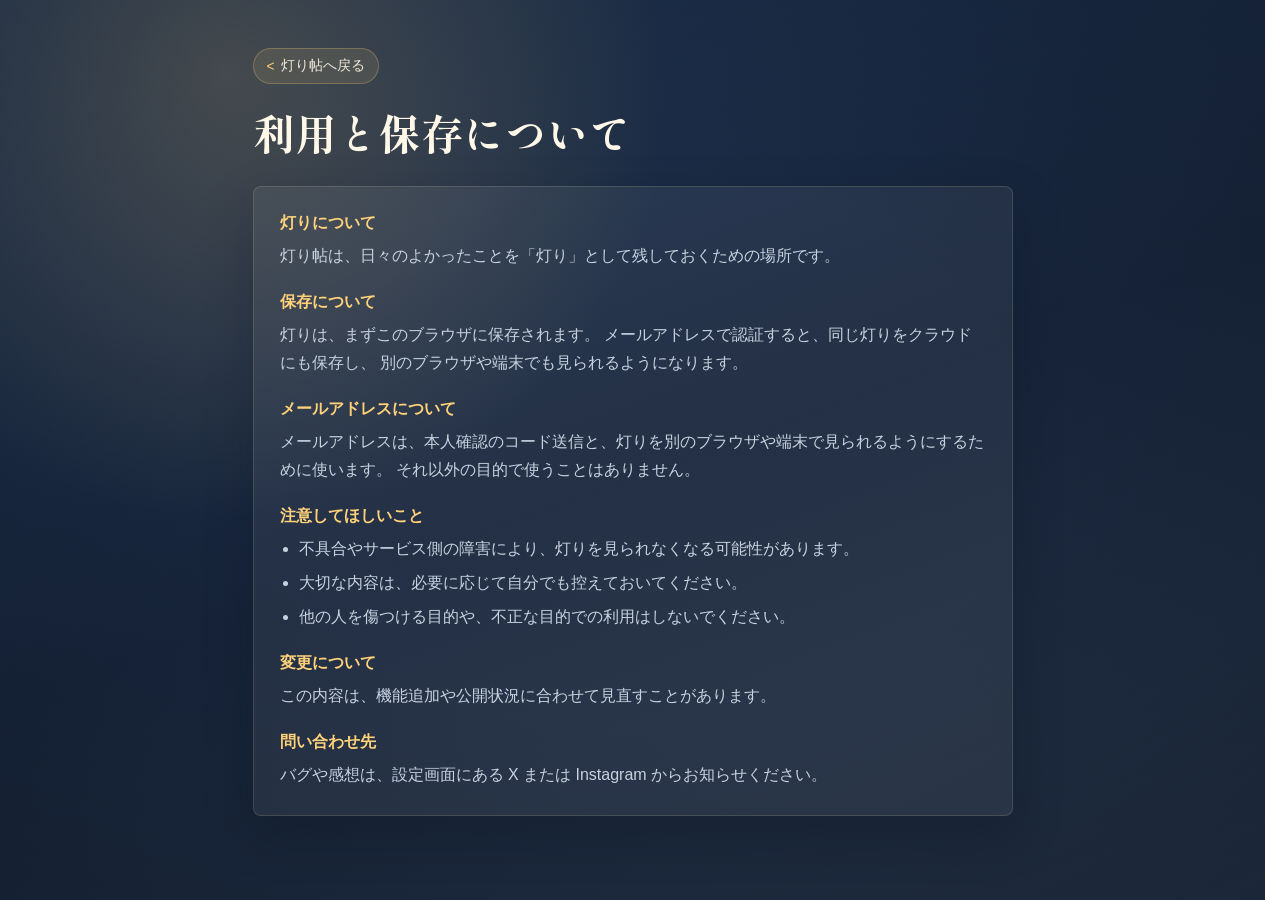
==== policy.html @ 7e9395cd "first upload" ====
<!DOCTYPE html>
<html lang="ja">
  <head>
    <meta charset="UTF-8" />
    <meta name="viewport" content="width=device-width, initial-scale=1.0" />
    <title>利用と保存について | 灯り帖</title>
    <link rel="preconnect" href="https://fonts.googleapis.com" />
    <link rel="preconnect" href="https://fonts.gstatic.com" crossorigin />
    <link
      href="https://fonts.googleapis.com/css2?family=Shippori+Mincho:wght@600;700&display=swap"
      rel="stylesheet"
    />
    <link rel="icon" type="image/png" href="images/favicon-256.png" />
    <link rel="stylesheet" href="css/style.css" />
  </head>
  <body>
    <main class="app policy-app">
      <header class="policy-header">
        <a class="policy-back-link" href="index.html#settings">灯り帖へ戻る</a>
        <h1>利用と保存について</h1>
      </header>

      <section class="policy-content" aria-label="利用と保存について">
        <section class="policy-section">
          <h2>灯りについて</h2>
          <p>
            灯り帖は、日々のよかったことを「灯り」として残しておくための場所です。
          </p>
        </section>

        <section class="policy-section">
          <h2>保存について</h2>
          <p>
            灯りは、まずこのブラウザに保存されます。
            メールアドレスで認証すると、同じ灯りをクラウドにも保存し、
            別のブラウザや端末でも見られるようになります。
          </p>
        </section>

        <section class="policy-section">
          <h2>メールアドレスについて</h2>
          <p>
            メールアドレスは、本人確認のコード送信と、灯りを別のブラウザや端末で見られるようにするために使います。
            それ以外の目的で使うことはありません。
          </p>
        </section>

        <section class="policy-section">
          <h2>注意してほしいこと</h2>
          <ul>
            <li>不具合やサービス側の障害により、灯りを見られなくなる可能性があります。</li>
            <li>大切な内容は、必要に応じて自分でも控えておいてください。</li>
            <li>他の人を傷つける目的や、不正な目的での利用はしないでください。</li>
          </ul>
        </section>

        <section class="policy-section">
          <h2>変更について</h2>
          <p>
            この内容は、機能追加や公開状況に合わせて見直すことがあります。
          </p>
        </section>

        <section class="policy-section">
          <h2>問い合わせ先</h2>
          <p>
            バグや感想は、設定画面にある X または Instagram からお知らせください。
          </p>
        </section>
      </section>
    </main>
  </body>
</html>
---- css/style.css ----
:root {
  --bg: #17243a;
  --bg-soft: #21324d;
  --panel: rgba(255, 252, 241, 0.08);
  --panel-border: rgba(255, 229, 168, 0.2);
  --text: #fff8e8;
  --muted: #c8d2df;
  --lamp: #ffd27a;
  --lamp-deep: #d99b43;
  --danger: #ffb7a8;
  --shadow: rgba(8, 14, 25, 0.24);
}

*,
*::before,
*::after {
  box-sizing: border-box;
}

html {
  -webkit-text-size-adjust: 100%;
  overflow-y: scroll;
  scrollbar-gutter: stable;
}

body {
  margin: 0;
  min-height: 100vh;
  color: var(--text);
  font-family: "Hiragino Sans", "Yu Gothic", "Meiryo", sans-serif;
  background:
    radial-gradient(ellipse at center, transparent 42%, rgba(5, 10, 20, 0.26) 100%),
    radial-gradient(circle at 18% 8%, rgba(255, 210, 122, 0.22), transparent 28rem),
    linear-gradient(160deg, #1f3554 0%, var(--bg) 52%, #233044 100%);
}

body,
h1,
h2,
h3,
p,
figure,
blockquote {
  margin: 0;
}

button,
textarea,
input {
  font: inherit;
}

img,
picture,
svg {
  display: block;
  max-width: 100%;
}

a {
  color: inherit;
}

.app {
  width: min(920px, calc(100% - 32px));
  margin: 0 auto;
  padding: 48px 0;
}

.app-header {
  position: relative;
  margin-bottom: 28px;
}

@media (min-width: 641px) {
  .app-header::after {
    content: "";
    position: absolute;
    top: -70px;
    right: -12px;
    width: 177px;
    height: 308px;
    pointer-events: none;
    background-image: url("../images/hanging_lantern.webp");
    background-position: center;
    background-repeat: no-repeat;
    background-size: contain;
    mix-blend-mode: screen;
  }

  .app:has(.tab-nav[data-active-tab="write"]) .app-header::after {
    opacity: 0.26;
  }

  .app:has(.tab-nav[data-active-tab="entries"]) .app-header::after {
    opacity: 0.26;
  }

  .app:has(.tab-nav[data-active-tab="settings"]) .app-header::after {
    display: none;
  }

  .app-header::before {
    content: "";
    position: absolute;
    top: 54px;
    right: 44px;
    width: 66px;
    height: 66px;
    border-radius: 50%;
    background: radial-gradient(
      circle,
      rgba(255, 229, 151, 0.75) 0%,
      rgba(255, 210, 122, 0.32) 34%,
      rgba(255, 210, 122, 0) 72%
    );
    filter: blur(4px);
    opacity: 0;
    pointer-events: none;
    mix-blend-mode: screen;
  }

  body.has-akari-entries
    .app:has(.tab-nav[data-active-tab="entries"])
    .app-header::before {
    opacity: 0.16;
  }

  .app:has(.tab-nav[data-active-tab="settings"]) .app-header::before {
    display: none;
  }

  body.is-lantern-lit
    .app:has(.tab-nav[data-active-tab="write"])
    .app-header::before {
    animation: lantern-flare 1400ms ease;
  }
}

@keyframes lantern-flare {
  0% {
    opacity: 0;
    transform: scale(0.82);
  }

  34% {
    opacity: 0.74;
    transform: scale(1.08);
  }

  100% {
    opacity: 0;
    transform: scale(1);
  }
}

.eyebrow {
  margin: 0 0 8px;
  color: var(--lamp);
  font-size: 0.82rem;
  letter-spacing: 0.12em;
  text-transform: uppercase;
}

h1,
h2,
p {
  margin-top: 0;
}

h1 {
  margin-bottom: 10px;
  font-size: clamp(2.35rem, 8vw, 4.8rem);
  font-weight: 700;
}

.title-button {
  min-height: auto;
  padding: 0;
  color: inherit;
  background: transparent;
  border: 0;
  border-radius: 0;
  box-shadow: none;
  font-family: "Shippori Mincho", "Yu Mincho", "Hiragino Mincho ProN",
    "Hiragino Mincho Pro", serif;
  font-size: inherit;
  font-weight: 600;
  line-height: inherit;
  letter-spacing: inherit;
}

.title-button:hover,
.title-button:active,
.title-button:focus-visible {
  color: inherit;
  box-shadow: none;
  outline: none;
  transform: none;
}

.title-small-kana {
  font-size: 0.88em;
}

h2 {
  margin-bottom: 14px;
  color: var(--lamp);
  font-size: 1.08rem;
}

.subtitle {
  margin-bottom: 0;
  color: var(--muted);
  font-family: "Shippori Mincho", "Yu Mincho", "Hiragino Mincho ProN",
    "Hiragino Mincho Pro", serif;
  font-size: 1rem;
  font-weight: 600;
}

.tab-nav {
  position: relative;
  display: grid;
  grid-template-columns: repeat(3, 1fr);
  gap: 8px;
  padding: 6px;
  border: 1px solid rgba(255, 210, 122, 0.22);
  border-radius: 999px;
  background: rgba(10, 19, 33, 0.28);
  box-shadow: 0 16px 40px var(--shadow);
}

.tab-nav::before {
  content: "";
  position: absolute;
  top: 6px;
  bottom: 6px;
  left: 6px;
  width: calc((100% - 28px) / 3);
  border: 1px solid rgba(255, 210, 122, 0.34);
  border-radius: 999px;
  background: linear-gradient(
    180deg,
    rgba(255, 227, 164, 0.92),
    rgba(255, 210, 122, 0.82)
  );
  box-shadow: 0 6px 16px rgba(217, 155, 67, 0.14);
  transition: transform 420ms cubic-bezier(0.3, 0.8, 0.25, 1);
}

.tab-nav[data-active-tab="entries"]::before {
  transform: translateX(calc(100% + 8px));
}

.tab-nav[data-active-tab="settings"]::before {
  transform: translateX(calc(200% + 16px));
}

.tab-button {
  position: relative;
  z-index: 1;
  min-height: 42px;
  color: var(--muted);
  background: transparent;
  border: 1px solid transparent;
  box-shadow: none;
}

.tab-button:hover {
  box-shadow: none;
  transform: none;
}

.tab-button.is-active {
  color: #182238;
  background: transparent;
  border-color: transparent;
  box-shadow: none;
}

.tab-panels {
  margin-top: 18px;
}

.tab-panel[hidden] {
  display: none;
}

.entry-panel,
.random-panel,
.list-panel,
.settings-panel {
  margin-top: 18px;
  padding: 22px;
  border: 1px solid var(--panel-border);
  border-radius: 8px;
  background: var(--panel);
  box-shadow: 0 20px 52px var(--shadow);
  backdrop-filter: blur(12px);
}

.tab-panel > :first-child {
  margin-top: 0;
}

.list-panel,
.settings-panel {
  border-color: rgba(255, 229, 168, 0.14);
  background: rgba(255, 252, 241, 0.055);
  box-shadow: none;
}

.tab-panel[data-tab-panel="write"] .entry-panel {
  padding: 8px 2px 2px;
  border: 0;
  background: transparent;
  box-shadow: none;
  backdrop-filter: none;
}

.tab-panel[data-tab-panel="write"] h2 {
  margin-bottom: 10px;
  color: rgba(255, 210, 122, 0.92);
  font-size: 1rem;
}

.tab-panel[data-tab-panel="write"] .random-panel,
.tab-panel[data-tab-panel="write"] > .list-panel {
  margin-top: 28px;
  padding: 24px 2px 0;
  border: 0;
  border-top: 1px solid rgba(255, 210, 122, 0.18);
  border-radius: 0;
  background: transparent;
  box-shadow: none;
  backdrop-filter: none;
}

.tab-panel[data-tab-panel="write"] .random-entry {
  padding: 0;
  border-left: 0;
  background: transparent;
}

.tab-panel[data-tab-panel="write"] .random-entry.is-lit .entry-card {
  animation: akari-card-glow 900ms ease;
}

.entry-form {
  display: grid;
  gap: 14px;
}

textarea {
  width: 100%;
  min-height: 150px;
  resize: vertical;
  border: 1px solid rgba(255, 248, 232, 0.2);
  border-radius: 8px;
  padding: 16px;
  color: var(--text);
  background: rgba(10, 19, 33, 0.36);
  outline: none;
  line-height: 1.75;
}

textarea::placeholder {
  color: rgba(255, 248, 232, 0.52);
}

textarea:focus {
  border-color: rgba(255, 210, 122, 0.8);
  box-shadow: 0 0 0 3px rgba(255, 210, 122, 0.16);
}

button {
  min-height: 44px;
  border: 0;
  border-radius: 999px;
  padding: 0 18px;
  color: #182238;
  background: linear-gradient(180deg, #ffe3a4, var(--lamp));
  cursor: pointer;
  font-weight: 700;
  box-shadow: 0 10px 24px rgba(217, 155, 67, 0.24);
  transition:
    transform 160ms ease,
    box-shadow 160ms ease,
    opacity 160ms ease;
}

button:hover {
  transform: translateY(-1px);
  box-shadow: 0 14px 30px rgba(217, 155, 67, 0.3);
}

button:active {
  transform: translateY(0);
}

button:disabled {
  cursor: default;
  opacity: 0.68;
  transform: none;
}

.secondary-button {
  color: var(--text);
  background: rgba(255, 248, 232, 0.12);
  border: 1px solid rgba(255, 210, 122, 0.35);
  box-shadow: none;
}

.random-panel {
  display: grid;
  grid-template-columns: 1fr auto;
  gap: 16px;
  align-items: center;
}

.random-panel p {
  margin-bottom: 0;
  color: var(--muted);
}

.random-entry {
  grid-column: 1 / -1;
  display: none;
  padding: 16px;
  border-left: 3px solid var(--lamp);
  border-radius: 6px;
  background: rgba(255, 210, 122, 0.1);
}

.random-entry.is-visible {
  display: block;
}

.random-entry.is-lit {
  animation: akari-glow 900ms ease;
}

@keyframes akari-glow {
  0% {
    box-shadow: 0 0 0 rgba(255, 210, 122, 0);
    transform: translateY(0);
  }

  35% {
    border-left-color: #ffe3a4;
    box-shadow:
      0 0 0 3px rgba(255, 210, 122, 0.18),
      0 16px 34px rgba(217, 155, 67, 0.2);
    transform: translateY(-1px);
  }

  100% {
    box-shadow: 0 0 0 rgba(255, 210, 122, 0);
    transform: translateY(0);
  }
}

.entries-list {
  display: grid;
  gap: 22px;
}

#todayEntries {
  gap: 12px;
}

.list-toolbar {
  display: flex;
  justify-content: space-between;
  gap: 12px;
  align-items: center;
  margin: 0 0 18px;
}

.search-field {
  position: relative;
  display: flex;
  align-items: center;
  width: min(100%, 280px);
  margin: 0;
}

.search-icon {
  position: absolute;
  left: 13px;
  width: 11px;
  height: 11px;
  border: 1.5px solid rgba(255, 210, 122, 0.5);
  border-radius: 50%;
  pointer-events: none;
}

.search-icon::after {
  content: "";
  position: absolute;
  right: -5px;
  bottom: -4px;
  width: 6px;
  height: 1.5px;
  border-radius: 999px;
  background: rgba(255, 210, 122, 0.5);
  transform: rotate(45deg);
  transform-origin: left center;
}

.search-field input {
  width: 100%;
  min-height: 36px;
  border: 1px solid rgba(255, 248, 232, 0.14);
  border-radius: 999px;
  padding: 0 13px 0 34px;
  color: var(--text);
  background: rgba(10, 19, 33, 0.28);
  font-size: 0.86rem;
  outline: none;
}

.search-field input::placeholder {
  color: rgba(255, 248, 232, 0.48);
}

.search-field input:focus {
  border-color: rgba(255, 210, 122, 0.66);
  box-shadow: 0 0 0 3px rgba(255, 210, 122, 0.12);
}

.list-filter {
  position: relative;
  display: inline-grid;
  grid-template-columns: repeat(2, minmax(84px, 1fr));
  gap: 4px;
  margin: 0;
  padding: 3px;
  border: 1px solid rgba(255, 210, 122, 0.2);
  border-radius: 999px;
  background: rgba(10, 19, 33, 0.24);
}

.list-filter::before {
  content: "";
  position: absolute;
  top: 3px;
  bottom: 3px;
  left: 3px;
  width: calc((100% - 10px) / 2);
  border: 1px solid rgba(255, 210, 122, 0.34);
  border-radius: 999px;
  background: linear-gradient(
    180deg,
    rgba(255, 227, 164, 0.92),
    rgba(255, 210, 122, 0.82)
  );
  transition: transform 380ms cubic-bezier(0.3, 0.8, 0.25, 1);
}

.list-filter[data-active-filter="bookmarked"]::before {
  transform: translateX(calc(100% + 4px));
}

.filter-button {
  position: relative;
  z-index: 1;
  min-height: 28px;
  padding: 0 14px;
  color: var(--muted);
  background: transparent;
  border: 1px solid transparent;
  box-shadow: none;
  font-size: 0.86rem;
}

.filter-button:hover {
  box-shadow: none;
  transform: none;
}

.filter-button.is-active {
  color: #182238;
  background: transparent;
  border-color: transparent;
}

.entry-list-heading {
  margin: 0 0 14px;
  color: var(--lamp);
  font-size: 0.95rem;
  font-weight: 700;
}

.month-group {
  display: grid;
  gap: 10px;
}

.month-heading {
  display: flex;
  gap: 10px;
  align-items: center;
  margin: 0;
  color: var(--lamp);
  font-size: 0.95rem;
  font-weight: 700;
}

.month-heading::after {
  content: "";
  flex: 1;
  height: 1px;
  background: rgba(255, 210, 122, 0.22);
}

.month-entries {
  display: grid;
  gap: 12px;
}

.entry-item {
  display: grid;
  gap: 12px;
}

.entry-card {
  display: grid;
  gap: 8px;
  padding: 16px;
  border: 1px solid rgba(255, 248, 232, 0.12);
  border-radius: 8px;
  background: rgba(11, 21, 36, 0.3);
}

.entry-card.is-newly-lit {
  animation: akari-card-glow 1100ms ease;
}

.entry-card.is-softly-restored {
  animation: akari-card-return 760ms ease;
}

@keyframes akari-card-glow {
  0% {
    border-color: rgba(255, 248, 232, 0.12);
    box-shadow: 0 0 0 rgba(255, 210, 122, 0);
    transform: translateY(0);
  }

  36% {
    border-color: rgba(255, 210, 122, 0.4);
    box-shadow:
      0 0 0 3px rgba(255, 210, 122, 0.1),
      0 12px 26px rgba(217, 155, 67, 0.12);
    transform: translateY(-1px);
  }

  100% {
    border-color: rgba(255, 248, 232, 0.12);
    box-shadow: 0 0 0 rgba(255, 210, 122, 0);
    transform: translateY(0);
  }
}

@keyframes akari-card-return {
  0% {
    border-color: rgba(255, 248, 232, 0.12);
    box-shadow: 0 0 0 rgba(255, 210, 122, 0);
    transform: translateY(1px);
  }

  42% {
    border-color: rgba(255, 210, 122, 0.28);
    box-shadow: 0 8px 18px rgba(217, 155, 67, 0.1);
    transform: translateY(0);
  }

  100% {
    border-color: rgba(255, 248, 232, 0.12);
    box-shadow: 0 0 0 rgba(255, 210, 122, 0);
    transform: translateY(0);
  }
}

.entry-text {
  margin: 0;
  white-space: pre-wrap;
  overflow-wrap: anywhere;
  line-height: 1.75;
}

.edit-form {
  display: grid;
  gap: 10px;
  margin-left: 18px;
  padding: 12px;
  border: 1px solid rgba(255, 210, 122, 0.18);
  border-radius: 8px;
  background: rgba(10, 19, 33, 0.22);
}

.edit-form[hidden] {
  display: none;
}

.edit-form textarea {
  min-height: 112px;
  padding: 12px;
  line-height: 1.65;
}

.edit-form-actions {
  display: flex;
  justify-content: flex-end;
  gap: 8px;
}

.edit-cancel-button,
.edit-submit-button {
  min-height: 34px;
  padding: 0 13px;
  box-shadow: none;
  font-size: 0.84rem;
}

.edit-cancel-button {
  color: var(--muted);
  background: rgba(255, 248, 232, 0.08);
  border: 1px solid rgba(255, 248, 232, 0.14);
}

.entry-meta {
  display: flex;
  justify-content: space-between;
  gap: 12px;
  align-items: center;
  color: var(--muted);
  font-size: 0.78rem;
}

.entry-meta time {
  line-height: 1.45;
}

.entry-actions {
  display: flex;
  gap: 8px;
  align-items: center;
}

.bookmark-button {
  display: inline-grid;
  place-items: center;
  width: 34px;
  min-width: 34px;
  min-height: 34px;
  padding: 0;
  color: rgba(255, 210, 122, 0.5);
  background: rgba(255, 210, 122, 0.06);
  border: 1px solid rgba(255, 210, 122, 0.2);
  box-shadow: none;
}

.bookmark-button::before {
  content: "";
  width: 10px;
  height: 15px;
  background: currentColor;
  clip-path: polygon(0 0, 100% 0, 100% 100%, 50% 72%, 0 100%);
}

.bookmark-button.is-bookmarked {
  color: var(--lamp);
  background: rgba(255, 210, 122, 0.14);
  border-color: rgba(255, 210, 122, 0.42);
}

.entry-menu {
  position: relative;
}

.menu-button {
  display: inline-grid;
  place-items: center;
  width: 34px;
  min-width: 34px;
  min-height: 34px;
  padding: 0;
  color: var(--muted);
  background: rgba(255, 248, 232, 0.06);
  border: 1px solid rgba(255, 248, 232, 0.14);
  box-shadow: none;
  line-height: 1;
}

.menu-button:hover,
.menu-button:focus-visible {
  box-shadow: none;
  transform: none;
}

.entry-menu-panel {
  position: absolute;
  right: 0;
  top: calc(100% + 6px);
  z-index: 2;
  display: none;
  min-width: 132px;
  gap: 4px;
  padding: 6px;
  border: 1px solid rgba(255, 248, 232, 0.14);
  border-radius: 8px;
  background: #17243a;
  box-shadow: 0 14px 30px var(--shadow);
}

.entry-menu.is-open .entry-menu-panel {
  display: grid;
}

.menu-action-button {
  min-height: 34px;
  padding: 0 12px;
  color: var(--text);
  background: rgba(255, 248, 232, 0.06);
  border: 1px solid transparent;
  box-shadow: none;
  font-size: 0.82rem;
  text-align: left;
  white-space: nowrap;
}

.menu-action-button:hover {
  box-shadow: none;
}

.delete-button {
  min-height: 34px;
  padding: 0 12px;
  color: var(--danger);
  background: rgba(255, 183, 168, 0.08);
  border: 1px solid rgba(255, 183, 168, 0.24);
  box-shadow: none;
  font-size: 0.82rem;
}

.empty-message {
  margin: 0;
  padding: 18px;
  color: var(--muted);
  border: 1px dashed rgba(255, 210, 122, 0.28);
  border-radius: 8px;
  background: rgba(255, 248, 232, 0.05);
}

.settings-list {
  display: grid;
  gap: 10px;
}

.settings-intro {
  display: grid;
  gap: 8px;
  padding-bottom: 18px;
  border-bottom: 1px solid rgba(255, 248, 232, 0.1);
}

.settings-intro-title {
  margin: 0;
  color: var(--lamp);
  font-size: 1.08rem;
  font-weight: 700;
}

.settings-intro p:not(.settings-intro-title) {
  margin: 0;
  max-width: 36rem;
  color: var(--muted);
  line-height: 1.7;
}

.settings-guide {
  display: grid;
  gap: 12px;
  margin: 12px 0 0;
}

.settings-guide div {
  display: grid;
  gap: 4px;
}

.settings-guide dt {
  color: rgba(255, 210, 122, 0.92);
  font-size: 0.92rem;
  font-weight: 700;
}

.settings-guide dd {
  margin: 0;
  max-width: 36rem;
  color: var(--muted);
  line-height: 1.7;
}

.settings-section {
  display: grid;
  gap: 12px;
  padding: 0;
  border-top: 1px solid rgba(255, 248, 232, 0.1);
}

.settings-section:last-child {
  padding-bottom: 0;
}

.settings-item {
  display: flex;
  justify-content: space-between;
  gap: 16px;
  align-items: center;
  padding: 14px 0;
  border-bottom: 1px solid rgba(255, 248, 232, 0.1);
  color: var(--muted);
}

.settings-panel > .settings-item {
  border-bottom: 0;
}

.settings-item:last-child {
  border-bottom: 0;
}

.settings-note {
  display: grid;
  gap: 4px;
  justify-items: end;
  max-width: min(68%, 420px);
  text-align: right;
}

.settings-note span:last-child {
  color: rgba(200, 210, 223, 0.72);
  font-size: 0.84rem;
  line-height: 1.55;
}

.settings-footer-link {
  margin: 14px 0 0;
  padding-top: 14px;
  border-top: 1px solid rgba(255, 248, 232, 0.1);
  color: rgba(200, 210, 223, 0.72);
  font-size: 0.84rem;
  text-align: center;
}

.settings-footer-link a {
  text-decoration: none;
}

.settings-footer-link a:hover {
  color: var(--lamp);
  text-decoration: underline;
}

.auth-panel {
  display: grid;
  gap: 12px;
  padding: 18px 0 4px;
}

.auth-panel[hidden] {
  display: none;
}

.auth-panel h3 {
  margin: 0;
  color: var(--lamp);
  font-size: 0.98rem;
}

.auth-panel p {
  margin-bottom: 0;
  color: var(--muted);
  line-height: 1.7;
}

#authDescription {
  white-space: pre-line;
}

.auth-form {
  display: grid;
  grid-template-columns: minmax(0, 1fr) auto;
  gap: 10px;
  align-items: center;
}

.auth-form[hidden] {
  display: none;
}

.auth-form input {
  width: 100%;
  min-height: 42px;
  border: 1px solid rgba(255, 248, 232, 0.14);
  border-radius: 999px;
  padding: 0 14px;
  color: var(--text);
  background: rgba(10, 19, 33, 0.28);
  outline: none;
}

.auth-form input::placeholder {
  color: rgba(255, 248, 232, 0.48);
}

.auth-form input:focus {
  border-color: rgba(255, 210, 122, 0.66);
  box-shadow: 0 0 0 3px rgba(255, 210, 122, 0.12);
}

.auth-status {
  font-size: 0.9rem;
}

.auth-status.is-error {
  color: var(--danger);
}

.profile-links {
  display: inline-flex;
  flex-wrap: wrap;
  gap: 8px;
  justify-content: flex-end;
}

.profile-separator {
  color: rgba(200, 210, 223, 0.58);
}

.creator-profile {
  display: grid;
  gap: 4px;
  justify-items: end;
  text-align: right;
}

.profile-link {
  color: var(--lamp);
  text-decoration: none;
}

.profile-link:hover,
.app-footer a:hover {
  text-decoration: underline;
}

.app-footer {
  margin-top: 24px;
  text-align: center;
  color: rgba(200, 210, 223, 0.74);
  font-size: 0.82rem;
}

.app-footer a {
  text-decoration: none;
}

.policy-app {
  width: min(760px, calc(100% - 32px));
}

.policy-header {
  margin-bottom: 24px;
}

.policy-back-link {
  display: inline-flex;
  gap: 6px;
  align-items: center;
  margin-bottom: 18px;
  padding: 8px 13px;
  color: rgba(255, 248, 232, 0.9);
  background: rgba(255, 210, 122, 0.1);
  border: 1px solid rgba(255, 210, 122, 0.26);
  border-radius: 999px;
  font-size: 0.86rem;
  text-decoration: none;
}

.policy-back-link::before {
  content: "<";
  color: var(--lamp);
}

.policy-back-link:hover {
  color: var(--lamp);
  background: rgba(255, 210, 122, 0.16);
  border-color: rgba(255, 210, 122, 0.38);
  text-decoration: underline;
}

.policy-header h1 {
  margin: 0;
  color: var(--text);
  font-family: "Shippori Mincho", "Hiragino Mincho ProN", "Yu Mincho", serif;
  font-size: clamp(1.8rem, 5vw, 2.6rem);
  letter-spacing: 0;
}

.policy-content {
  display: grid;
  gap: 22px;
  padding: 26px;
  border: 1px solid rgba(255, 229, 168, 0.14);
  border-radius: 8px;
  background: rgba(255, 252, 241, 0.06);
  box-shadow: 0 18px 50px var(--shadow);
}

.policy-section {
  display: grid;
  gap: 8px;
}

.policy-section h2 {
  margin: 0;
  color: var(--lamp);
  font-size: 1rem;
}

.policy-section p,
.policy-section li {
  color: var(--muted);
  line-height: 1.75;
}

.policy-section ul {
  display: grid;
  gap: 6px;
  margin: 0;
  padding-left: 1.2em;
}

.sr-only {
  position: absolute;
  width: 1px;
  height: 1px;
  padding: 0;
  margin: -1px;
  overflow: hidden;
  clip: rect(0, 0, 0, 0);
  white-space: nowrap;
  border: 0;
}

@media (max-width: 640px) {
  body:has(.tab-nav[data-active-tab="write"]) {
    background:
      radial-gradient(ellipse at center, transparent 42%, rgba(5, 10, 20, 0.26) 100%),
      radial-gradient(circle at 8% 7%, rgba(255, 210, 122, 0.20), transparent 18rem),
      linear-gradient(160deg, #1f3554 0%, var(--bg) 52%, #233044 100%);
  }

  .app {
    width: min(100% - 24px, 920px);
    padding: 32px 0;
  }

  .app-header {
    min-height: 126px;
    padding-right: 0;
    text-align: center;
  }

  .app-header::after {
    content: "";
    position: absolute;
    top: -48px;
    right: -12px;
    width: 128px;
    height: 222px;
    pointer-events: none;
    background-image: url("../images/hanging_lantern.webp");
    background-position: center;
    background-repeat: no-repeat;
    background-size: contain;
    mix-blend-mode: screen;
    opacity: 0.26;
  }

  .app:has(.tab-nav[data-active-tab="settings"]) .app-header::after {
    display: none;
  }

  .app-header::before {
    content: "";
    position: absolute;
    top: 40px;
    right: 30px;
    width: 42px;
    height: 42px;
    border-radius: 50%;
    background: radial-gradient(
      circle,
      rgba(255, 229, 151, 0.75) 0%,
      rgba(255, 210, 122, 0.32) 34%,
      rgba(255, 210, 122, 0) 72%
    );
    filter: blur(4px);
    opacity: 0;
    pointer-events: none;
    mix-blend-mode: screen;
  }

  body.has-akari-entries
    .app:has(.tab-nav[data-active-tab="entries"])
    .app-header::before {
    opacity: 0.16;
  }

  .app:has(.tab-nav[data-active-tab="settings"]) .app-header::before {
    display: none;
  }

  .app:has(.tab-nav[data-active-tab="settings"]) .app-header {
    min-height: auto;
    padding-right: 0;
  }

  body.is-lantern-lit
    .app:has(.tab-nav[data-active-tab="write"])
    .app-header::before {
    animation: lantern-flare 1400ms ease;
  }

  .entry-panel,
  .random-panel,
  .list-panel,
  .settings-panel {
    padding: 18px;
  }

  .tab-button {
    padding: 0 10px;
  }

  .list-toolbar {
    align-items: stretch;
    flex-direction: column;
  }

  .list-filter {
    width: 100%;
  }

  .search-field {
    width: 100%;
    margin-left: 0;
  }

  .random-panel {
    grid-template-columns: 1fr;
  }

  .tab-panel[data-tab-panel="write"] .random-panel,
  .tab-panel[data-tab-panel="write"] > .list-panel {
    margin-top: 24px;
    padding: 22px 0 0;
  }

  .tab-panel[data-tab-panel="write"] .entry-panel {
    padding: 4px 0 0;
  }

  button {
    width: 100%;
  }

  .entry-meta {
    align-items: center;
    flex-direction: row;
    flex-wrap: wrap;
  }

  .entry-text {
    font-size: 0.95rem;
    line-height: 1.7;
  }

  .edit-form {
    margin-left: 10px;
  }

  .delete-button {
    width: auto;
  }

  .edit-cancel-button,
  .edit-submit-button {
    width: auto;
  }

  .bookmark-button {
    width: 34px;
  }

  .menu-button {
    width: 34px;
  }

  .settings-item {
    align-items: flex-start;
    flex-direction: column;
  }

  .profile-links {
    justify-content: flex-start;
  }

  .creator-profile {
    justify-items: start;
    text-align: left;
  }

  .settings-note {
    justify-items: start;
    text-align: left;
  }

  .auth-form {
    grid-template-columns: 1fr;
  }
}

@media (prefers-reduced-motion: reduce) {
  .tab-nav::before {
    transition: none;
  }

  .list-filter::before {
    transition: none;
  }

  .random-entry.is-lit {
    animation: none;
  }

  .tab-panel[data-tab-panel="write"] .random-entry.is-lit .entry-card {
    animation: none;
  }

  .entry-card.is-newly-lit,
  .entry-card.is-softly-restored {
    animation: none;
  }

  body.is-lantern-lit
    .app:has(.tab-nav[data-active-tab="write"])
    .app-header::before {
    animation: none;
  }
}
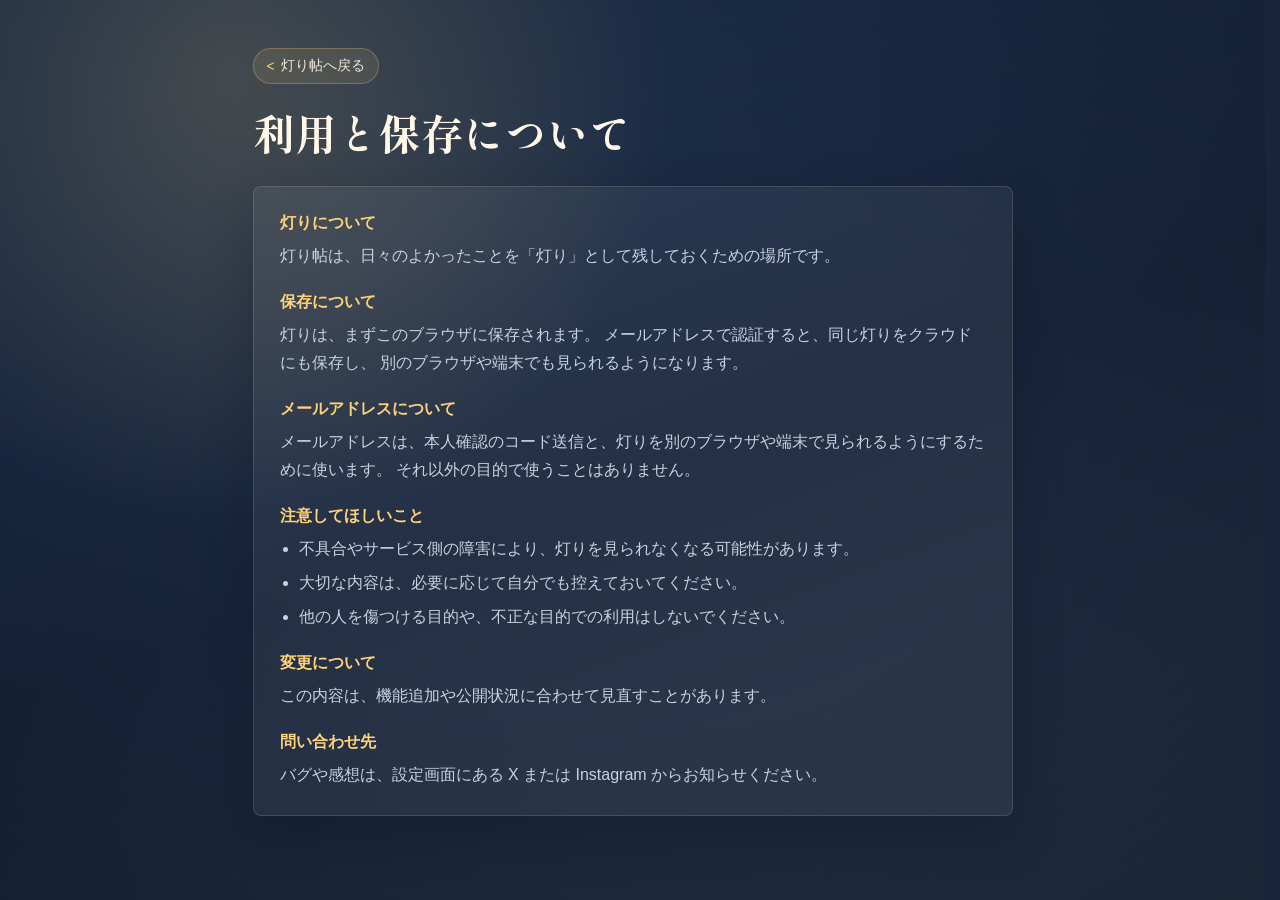
==== commit bcc59e6d: "fix: improve mobile PWA entry experience" ====
--- a/policy.html
+++ b/policy.html
@@ -4,6 +4,11 @@
     <meta charset="UTF-8" />
     <meta name="viewport" content="width=device-width, initial-scale=1.0" />
     <title>利用と保存について | 灯り帖</title>
+    <meta name="theme-color" content="#17243a" />
+    <meta name="mobile-web-app-capable" content="yes" />
+    <meta name="apple-mobile-web-app-capable" content="yes" />
+    <meta name="apple-mobile-web-app-title" content="灯り帖" />
+    <meta name="apple-mobile-web-app-status-bar-style" content="black-translucent" />
     <link rel="preconnect" href="https://fonts.googleapis.com" />
     <link rel="preconnect" href="https://fonts.gstatic.com" crossorigin />
     <link
@@ -11,6 +16,8 @@
       rel="stylesheet"
     />
     <link rel="icon" type="image/png" href="images/favicon-256.png" />
+    <link rel="apple-touch-icon" href="images/apple-touch-icon-180.png" />
+    <link rel="manifest" href="manifest.webmanifest" />
     <link rel="stylesheet" href="css/style.css" />
   </head>
   <body>
--- a/css/style.css
+++ b/css/style.css
@@ -19,6 +19,7 @@
 
 html {
   -webkit-text-size-adjust: 100%;
+  background-color: var(--bg);
   overflow-y: scroll;
   scrollbar-gutter: stable;
 }
@@ -32,6 +33,7 @@
     radial-gradient(ellipse at center, transparent 42%, rgba(5, 10, 20, 0.26) 100%),
     radial-gradient(circle at 18% 8%, rgba(255, 210, 122, 0.22), transparent 28rem),
     linear-gradient(160deg, #1f3554 0%, var(--bg) 52%, #233044 100%);
+  background-color: var(--bg);
 }
 
 body,
@@ -624,12 +626,12 @@
   gap: 12px;
 }
 
-.entry-card {
-  display: grid;
-  gap: 8px;
-  padding: 16px;
-  border: 1px solid rgba(255, 248, 232, 0.12);
-  border-radius: 8px;
+.entry-card {
+  display: grid;
+  gap: 8px;
+  padding: 16px;
+  border: 1px solid rgba(255, 248, 232, 0.12);
+  border-radius: 8px;
   background: rgba(11, 21, 36, 0.3);
 }
 
@@ -904,18 +906,18 @@
   line-height: 1.7;
 }
 
-.settings-section {
-  display: grid;
-  gap: 12px;
-  padding: 0;
-  border-top: 1px solid rgba(255, 248, 232, 0.1);
-}
+.settings-section {
+  display: grid;
+  gap: 12px;
+  padding: 0;
+  border-top: 1px solid rgba(255, 248, 232, 0.1);
+}
 
 .settings-section:last-child {
   padding-bottom: 0;
 }
 
-.settings-item {
+.settings-item {
   display: flex;
   justify-content: space-between;
   gap: 16px;
@@ -929,9 +931,9 @@
   border-bottom: 0;
 }
 
-.settings-item:last-child {
-  border-bottom: 0;
-}
+.settings-item:last-child {
+  border-bottom: 0;
+}
 
 .settings-note {
   display: grid;
@@ -941,34 +943,34 @@
   text-align: right;
 }
 
-.settings-note span:last-child {
-  color: rgba(200, 210, 223, 0.72);
-  font-size: 0.84rem;
-  line-height: 1.55;
-}
-
-.settings-footer-link {
-  margin: 14px 0 0;
-  padding-top: 14px;
-  border-top: 1px solid rgba(255, 248, 232, 0.1);
-  color: rgba(200, 210, 223, 0.72);
-  font-size: 0.84rem;
-  text-align: center;
-}
-
-.settings-footer-link a {
-  text-decoration: none;
-}
-
-.settings-footer-link a:hover {
-  color: var(--lamp);
-  text-decoration: underline;
-}
-
-.auth-panel {
-  display: grid;
-  gap: 12px;
-  padding: 18px 0 4px;
+.settings-note span:last-child {
+  color: rgba(200, 210, 223, 0.72);
+  font-size: 0.84rem;
+  line-height: 1.55;
+}
+
+.settings-footer-link {
+  margin: 14px 0 0;
+  padding-top: 14px;
+  border-top: 1px solid rgba(255, 248, 232, 0.1);
+  color: rgba(200, 210, 223, 0.72);
+  font-size: 0.84rem;
+  text-align: center;
+}
+
+.settings-footer-link a {
+  text-decoration: none;
+}
+
+.settings-footer-link a:hover {
+  color: var(--lamp);
+  text-decoration: underline;
+}
+
+.auth-panel {
+  display: grid;
+  gap: 12px;
+  padding: 18px 0 4px;
 }
 
 .auth-panel[hidden] {
@@ -981,17 +983,17 @@
   font-size: 0.98rem;
 }
 
-.auth-panel p {
-  margin-bottom: 0;
-  color: var(--muted);
-  line-height: 1.7;
-}
-
-#authDescription {
-  white-space: pre-line;
-}
-
-.auth-form {
+.auth-panel p {
+  margin-bottom: 0;
+  color: var(--muted);
+  line-height: 1.7;
+}
+
+#authDescription {
+  white-space: pre-line;
+}
+
+.auth-form {
   display: grid;
   grid-template-columns: minmax(0, 1fr) auto;
   gap: 10px;
@@ -1065,89 +1067,89 @@
   font-size: 0.82rem;
 }
 
-.app-footer a {
-  text-decoration: none;
-}
-
-.policy-app {
-  width: min(760px, calc(100% - 32px));
-}
-
-.policy-header {
-  margin-bottom: 24px;
-}
-
-.policy-back-link {
-  display: inline-flex;
-  gap: 6px;
-  align-items: center;
-  margin-bottom: 18px;
-  padding: 8px 13px;
-  color: rgba(255, 248, 232, 0.9);
-  background: rgba(255, 210, 122, 0.1);
-  border: 1px solid rgba(255, 210, 122, 0.26);
-  border-radius: 999px;
-  font-size: 0.86rem;
-  text-decoration: none;
-}
-
-.policy-back-link::before {
-  content: "<";
-  color: var(--lamp);
-}
-
-.policy-back-link:hover {
-  color: var(--lamp);
-  background: rgba(255, 210, 122, 0.16);
-  border-color: rgba(255, 210, 122, 0.38);
-  text-decoration: underline;
-}
-
-.policy-header h1 {
-  margin: 0;
-  color: var(--text);
-  font-family: "Shippori Mincho", "Hiragino Mincho ProN", "Yu Mincho", serif;
-  font-size: clamp(1.8rem, 5vw, 2.6rem);
-  letter-spacing: 0;
-}
-
-.policy-content {
-  display: grid;
-  gap: 22px;
-  padding: 26px;
-  border: 1px solid rgba(255, 229, 168, 0.14);
-  border-radius: 8px;
-  background: rgba(255, 252, 241, 0.06);
-  box-shadow: 0 18px 50px var(--shadow);
-}
-
-.policy-section {
-  display: grid;
-  gap: 8px;
-}
-
-.policy-section h2 {
-  margin: 0;
-  color: var(--lamp);
-  font-size: 1rem;
-}
-
-.policy-section p,
-.policy-section li {
-  color: var(--muted);
-  line-height: 1.75;
-}
-
-.policy-section ul {
-  display: grid;
-  gap: 6px;
-  margin: 0;
-  padding-left: 1.2em;
-}
-
-.sr-only {
-  position: absolute;
-  width: 1px;
+.app-footer a {
+  text-decoration: none;
+}
+
+.policy-app {
+  width: min(760px, calc(100% - 32px));
+}
+
+.policy-header {
+  margin-bottom: 24px;
+}
+
+.policy-back-link {
+  display: inline-flex;
+  gap: 6px;
+  align-items: center;
+  margin-bottom: 18px;
+  padding: 8px 13px;
+  color: rgba(255, 248, 232, 0.9);
+  background: rgba(255, 210, 122, 0.1);
+  border: 1px solid rgba(255, 210, 122, 0.26);
+  border-radius: 999px;
+  font-size: 0.86rem;
+  text-decoration: none;
+}
+
+.policy-back-link::before {
+  content: "<";
+  color: var(--lamp);
+}
+
+.policy-back-link:hover {
+  color: var(--lamp);
+  background: rgba(255, 210, 122, 0.16);
+  border-color: rgba(255, 210, 122, 0.38);
+  text-decoration: underline;
+}
+
+.policy-header h1 {
+  margin: 0;
+  color: var(--text);
+  font-family: "Shippori Mincho", "Hiragino Mincho ProN", "Yu Mincho", serif;
+  font-size: clamp(1.8rem, 5vw, 2.6rem);
+  letter-spacing: 0;
+}
+
+.policy-content {
+  display: grid;
+  gap: 22px;
+  padding: 26px;
+  border: 1px solid rgba(255, 229, 168, 0.14);
+  border-radius: 8px;
+  background: rgba(255, 252, 241, 0.06);
+  box-shadow: 0 18px 50px var(--shadow);
+}
+
+.policy-section {
+  display: grid;
+  gap: 8px;
+}
+
+.policy-section h2 {
+  margin: 0;
+  color: var(--lamp);
+  font-size: 1rem;
+}
+
+.policy-section p,
+.policy-section li {
+  color: var(--muted);
+  line-height: 1.75;
+}
+
+.policy-section ul {
+  display: grid;
+  gap: 6px;
+  margin: 0;
+  padding-left: 1.2em;
+}
+
+.sr-only {
+  position: absolute;
+  width: 1px;
   height: 1px;
   padding: 0;
   margin: -1px;
@@ -1276,6 +1278,13 @@
     padding: 4px 0 0;
   }
 
+  .tab-panel[data-tab-panel="write"] #entryText {
+    height: 106px;
+    min-height: 106px;
+    max-height: 106px;
+    overflow-y: auto;
+  }
+
   button {
     width: 100%;
   }
